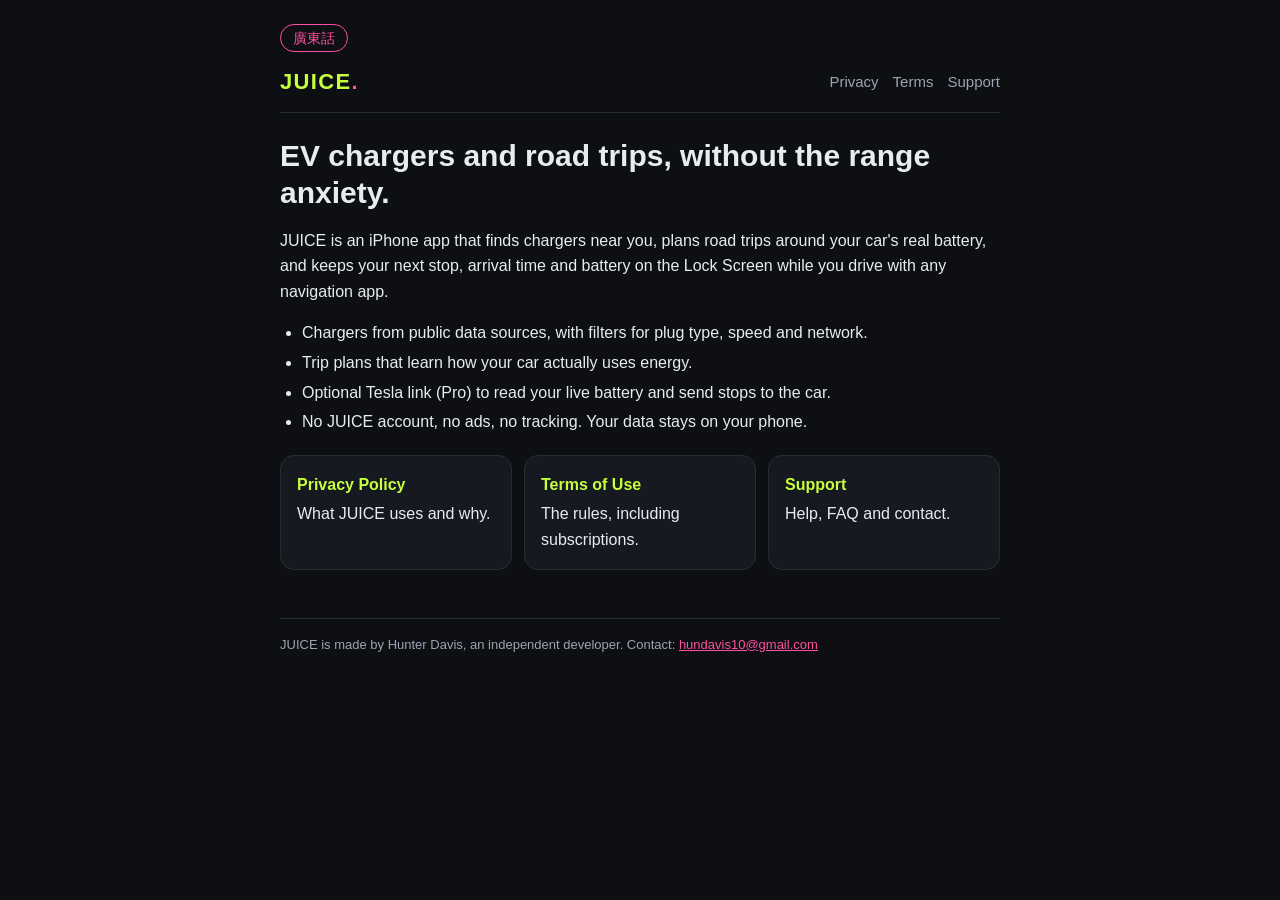
==== index.html @ d4f8e09a "JUICE privacy policy, terms, support (EN + zh-HK) Co-Authored-By: Claude Opus 5.5 (1M context) <nore" ====
<!doctype html>
<html lang="en">
<head>
<meta charset="utf-8">
<meta name="viewport" content="width=device-width,initial-scale=1">
<title>JUICE: EV chargers and road trips</title>
<meta name="description" content="JUICE finds EV chargers and plans road trips around your car's real battery.">
<link rel="stylesheet" href="style.css">
</head>
<body>
<main>
<a class="lang" href="zh-hk/support.html" lang="zh-HK">廣東話</a>
<header class="top">
<a class="brand" href="index.html">JUICE<span>.</span></a>
<nav><a href="privacy.html">Privacy</a><a href="terms.html">Terms</a><a href="support.html">Support</a></nav>
</header>
<h1>EV chargers and road trips, without the range anxiety.</h1>
<p>JUICE is an iPhone app that finds chargers near you, plans road trips around your car's real battery, and keeps your next stop, arrival time and battery on the Lock Screen while you drive with any navigation app.</p>
<ul>
<li>Chargers from public data sources, with filters for plug type, speed and network.</li>
<li>Trip plans that learn how your car actually uses energy.</li>
<li>Optional Tesla link (Pro) to read your live battery and send stops to the car.</li>
<li>No JUICE account, no ads, no tracking. Your data stays on your phone.</li>
</ul>
<div class="cards">
<a href="privacy.html"><b>Privacy Policy</b>What JUICE uses and why.</a>
<a href="terms.html"><b>Terms of Use</b>The rules, including subscriptions.</a>
<a href="support.html"><b>Support</b>Help, FAQ and contact.</a>
</div>
<footer>JUICE is made by Hunter Davis, an independent developer. Contact: <a href="mailto:hundavis10@gmail.com">hundavis10@gmail.com</a></footer>
</main>
</body>
</html>
---- style.css ----
:root{--bg:#0d0f12;--card:#161a20;--text:#e8ecf1;--muted:#9aa4b2;--lime:#c6ff3d;--pink:#ff4fa3;--line:#262c35}
*{box-sizing:border-box}
html{-webkit-text-size-adjust:100%}
body{margin:0;background:var(--bg);color:var(--text);font:16px/1.6 -apple-system,BlinkMacSystemFont,"SF Pro Text","PingFang HK","Noto Sans HK","Helvetica Neue",Arial,sans-serif}
main{max-width:760px;margin:0 auto;padding:24px 20px 64px}
header.top{display:flex;justify-content:space-between;align-items:center;gap:12px;flex-wrap:wrap;padding-bottom:12px;border-bottom:1px solid var(--line);margin-bottom:24px}
.brand{font-weight:800;font-size:22px;letter-spacing:.06em;color:var(--lime);text-decoration:none}
.brand span{color:var(--pink)}
nav a{color:var(--muted);text-decoration:none;margin-left:14px;font-size:15px}
nav a:hover,nav a.on{color:var(--lime)}
.lang{display:inline-block;margin-bottom:12px;font-size:14px;color:var(--pink);text-decoration:none;border:1px solid var(--pink);border-radius:999px;padding:2px 12px}
h1{font-size:30px;line-height:1.25;margin:8px 0 4px}
h2{font-size:20px;margin:32px 0 8px;color:var(--lime)}
h3{font-size:17px;margin:20px 0 6px}
p,li{color:var(--text)}
.muted{color:var(--muted);font-size:14px}
a{color:var(--pink)}
ul{padding-left:22px}
li{margin:4px 0}
.card{background:var(--card);border:1px solid var(--line);border-radius:14px;padding:16px 18px;margin:16px 0}
.cards{display:grid;gap:12px;grid-template-columns:repeat(auto-fit,minmax(200px,1fr));margin-top:20px}
.cards a{display:block;background:var(--card);border:1px solid var(--line);border-radius:14px;padding:16px;text-decoration:none;color:var(--text)}
.cards a b{display:block;color:var(--lime);margin-bottom:4px}
.cards a:hover{border-color:var(--lime)}
footer{margin-top:48px;padding-top:16px;border-top:1px solid var(--line);color:var(--muted);font-size:13px}
@media (max-width:480px){h1{font-size:25px}nav a{margin-left:10px}}
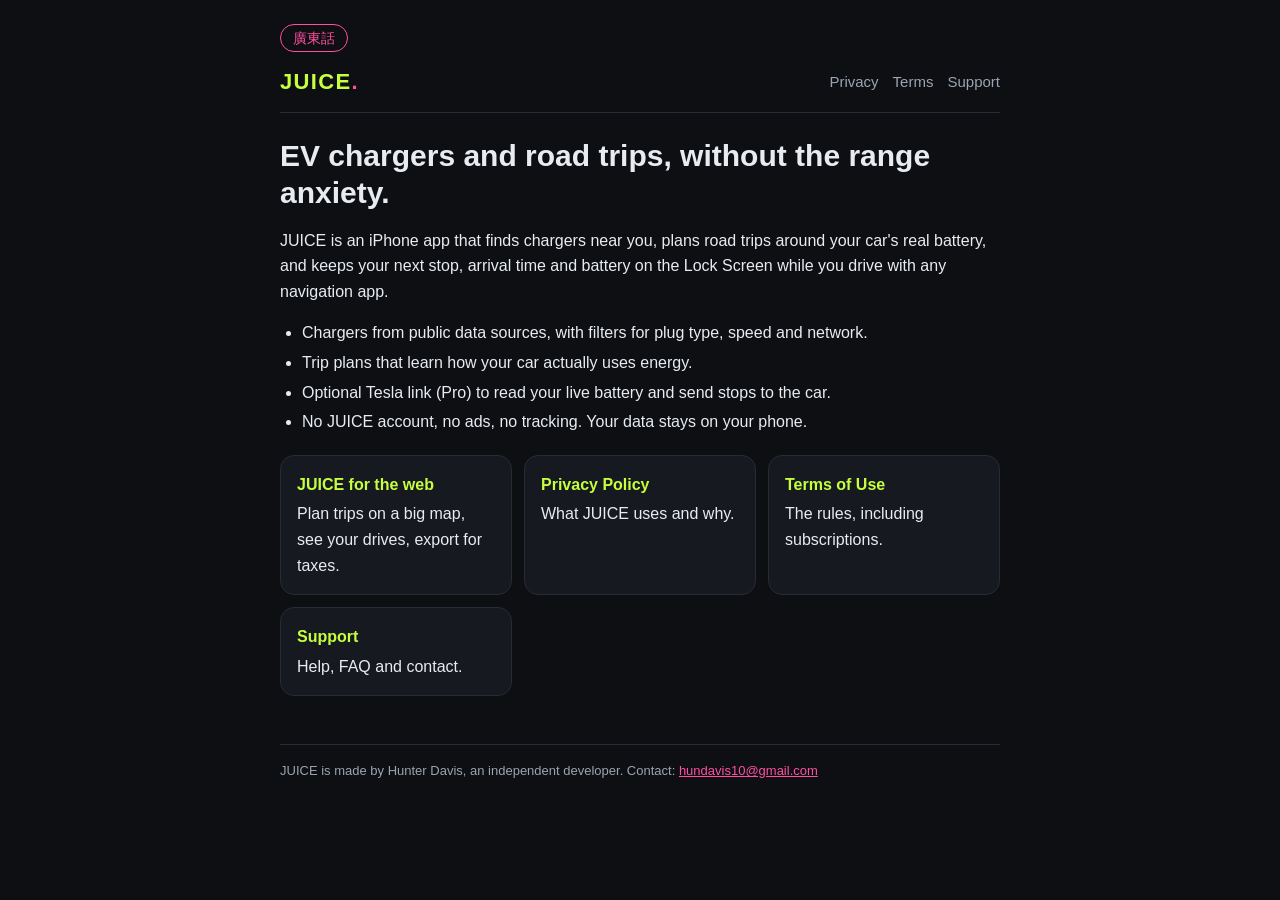
==== commit 827ea316: "JUICE for the web: trip planner, Add to Calendar, drive log, battery trends, tax export (EN + zh-HK)" ====
--- a/index.html
+++ b/index.html
@@ -23,6 +23,7 @@
 <li>No JUICE account, no ads, no tracking. Your data stays on your phone.</li>
 </ul>
 <div class="cards">
+<a href="app/"><b>JUICE for the web</b>Plan trips on a big map, see your drives, export for taxes.</a>
 <a href="privacy.html"><b>Privacy Policy</b>What JUICE uses and why.</a>
 <a href="terms.html"><b>Terms of Use</b>The rules, including subscriptions.</a>
 <a href="support.html"><b>Support</b>Help, FAQ and contact.</a>
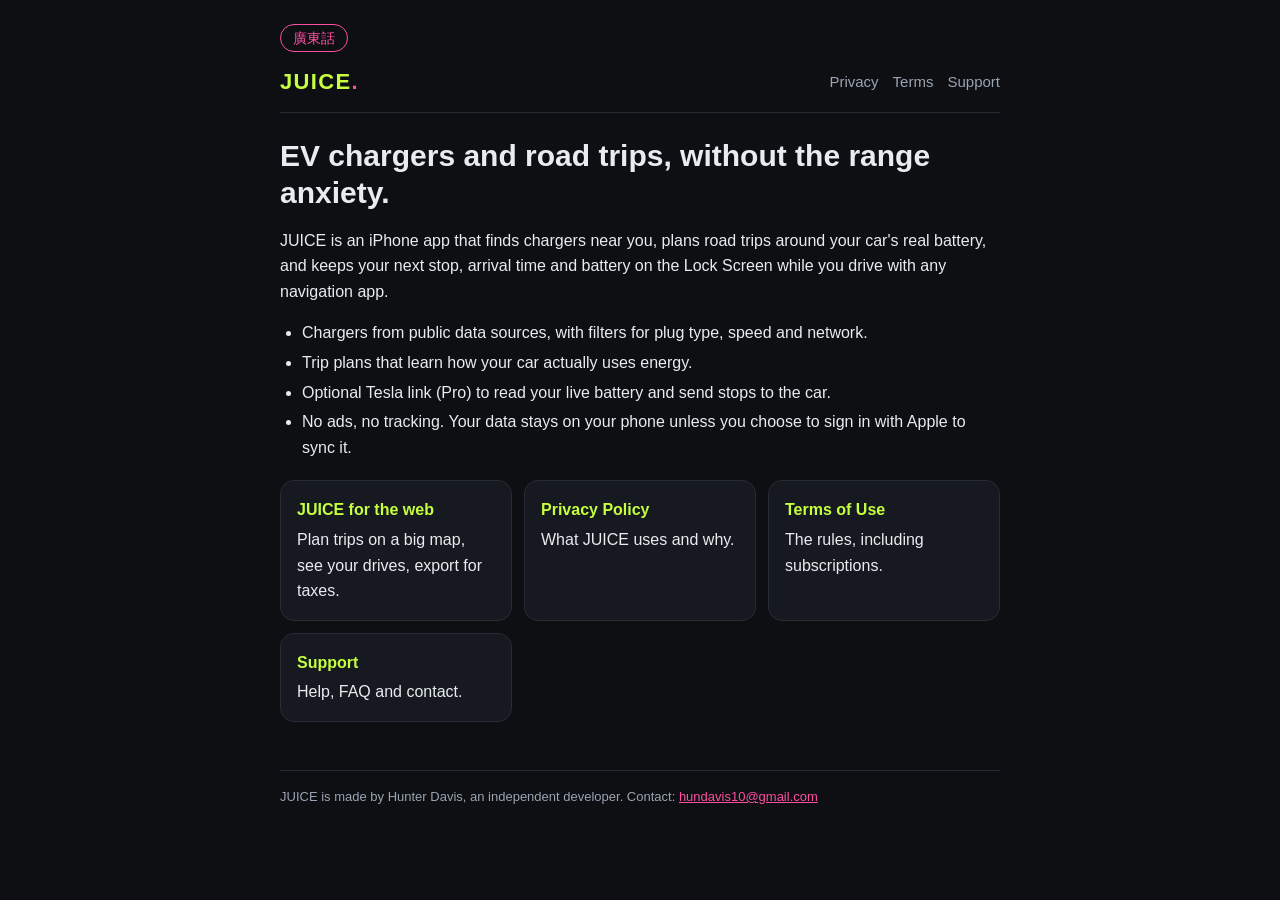
==== commit 33850608: "JUICE web audit: sign-in button, sync safety across tabs and Apple IDs, bad-record guards, phone hea" ====
--- a/index.html
+++ b/index.html
@@ -20,7 +20,7 @@
 <li>Chargers from public data sources, with filters for plug type, speed and network.</li>
 <li>Trip plans that learn how your car actually uses energy.</li>
 <li>Optional Tesla link (Pro) to read your live battery and send stops to the car.</li>
-<li>No JUICE account, no ads, no tracking. Your data stays on your phone.</li>
+<li>No ads, no tracking. Your data stays on your phone unless you choose to sign in with Apple to sync it.</li>
 </ul>
 <div class="cards">
 <a href="app/"><b>JUICE for the web</b>Plan trips on a big map, see your drives, export for taxes.</a>
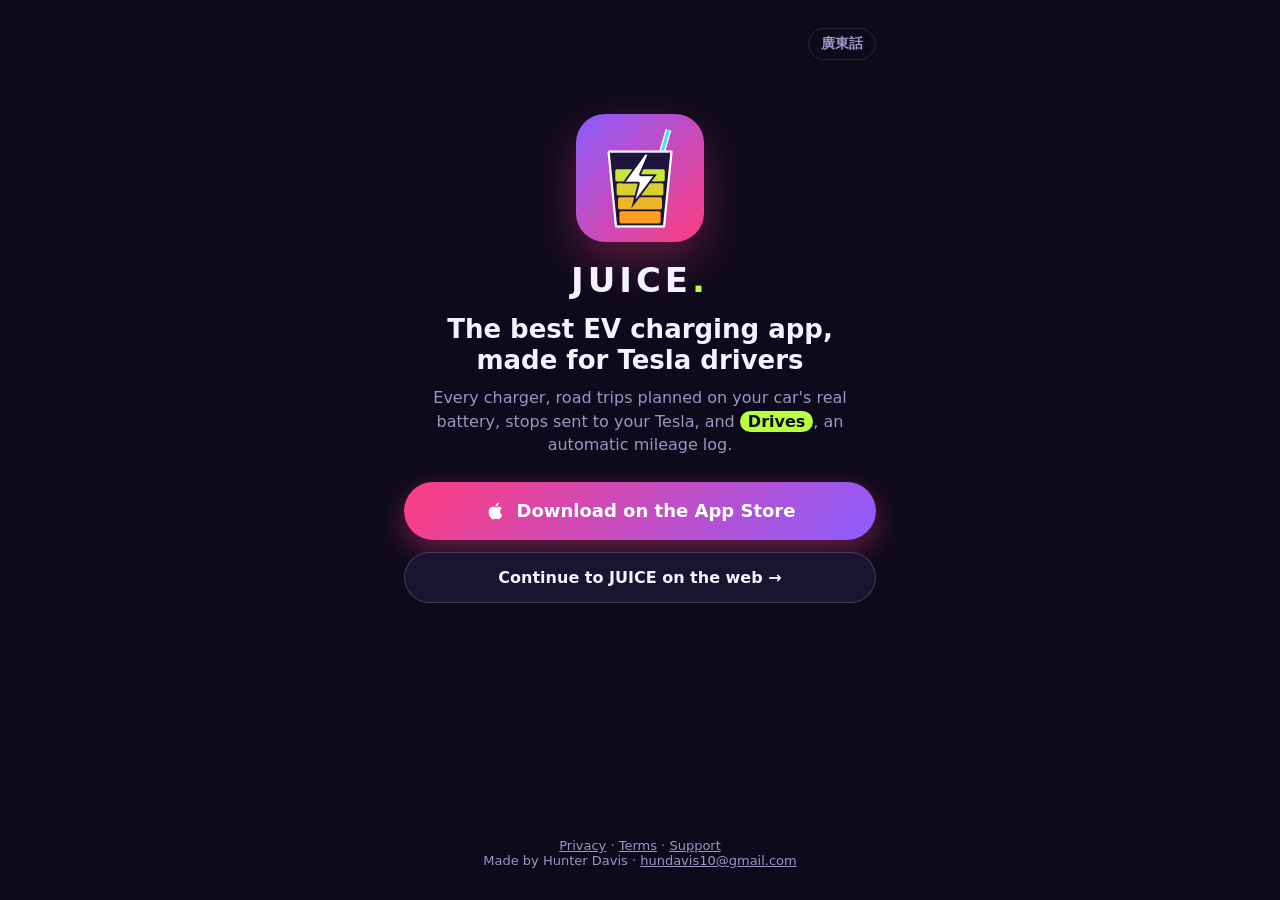
==== commit 44d9ce4d: "juiceev.app: App Store first (Smart App Banner + Download on the App Store), Continue to JUICE on th" ====
--- a/index.html
+++ b/index.html
@@ -2,33 +2,45 @@
 <html lang="en">
 <head>
 <meta charset="utf-8">
-<meta name="viewport" content="width=device-width,initial-scale=1">
-<title>JUICE: EV chargers and road trips</title>
-<meta name="description" content="JUICE finds EV chargers and plans road trips around your car's real battery.">
-<link rel="stylesheet" href="style.css">
+<meta name="viewport" content="width=device-width,initial-scale=1,viewport-fit=cover">
+<title>JUICE EV: Charger Trip Planner</title>
+<meta name="description" content="The best EV charging app, made for Tesla drivers: chargers, road trips on your real battery, and Drives, an automatic mileage log.">
+<meta name="apple-itunes-app" content="app-id=6828181531">
+<meta name="theme-color" content="#0D0A1C">
+<meta property="og:title" content="JUICE EV: Charger Trip Planner">
+<meta property="og:description" content="The best EV charging app, made for Tesla drivers: chargers, road trips on your real battery, and Drives, an automatic mileage log.">
+<meta property="og:image" content="https://juiceev.app/icon-512.png">
+<link rel="icon" href="icon-180.png">
+<link rel="apple-touch-icon" href="icon-180.png">
+<style>
+:root{--bg:#0D0A1C;--card:#1A1430;--text:#F5F2FF;--muted:#9E94C2;--lime:#B8FF3D;--pink:#FF3D80;--violet:#8C5CFF}
+*{box-sizing:border-box}
+html,body{margin:0;background:var(--bg);color:var(--text);font-family:ui-rounded,"SF Pro Rounded",-apple-system,system-ui,"PingFang HK",sans-serif}
+main{min-height:100svh;max-width:520px;margin:0 auto;padding:28px 24px 32px;display:flex;flex-direction:column;align-items:center;text-align:center}
+.lang{align-self:flex-end;color:var(--muted);text-decoration:none;font-weight:700;font-size:14px;border:1px solid #ffffff1f;border-radius:999px;padding:6px 12px}
+.icon{width:128px;height:128px;border-radius:22.5%;margin-top:6vh;box-shadow:0 18px 48px #ff3d8055}
+.word{font-weight:900;font-size:34px;letter-spacing:4px;margin:18px 0 0}
+.word span{color:var(--lime)}
+h1{font-size:26px;line-height:1.2;font-weight:800;margin:14px 0 10px}
+p{color:var(--muted);font-size:16px;line-height:1.45;margin:0 0 26px}
+.chip{color:var(--bg);background:var(--lime);border-radius:999px;padding:1px 8px;font-weight:800;white-space:nowrap}
+.store{display:flex;align-items:center;justify-content:center;gap:10px;width:100%;min-height:58px;border-radius:999px;color:#fff;text-decoration:none;font-weight:800;font-size:18px;background:linear-gradient(135deg,var(--pink),var(--violet));box-shadow:0 10px 30px #ff3d8066}
+.store svg{width:22px;height:22px;fill:#fff}
+.web{display:block;width:100%;margin-top:12px;padding:15px;border-radius:999px;color:var(--text);text-decoration:none;font-weight:700;font-size:16px;border:1px solid #ffffff2e;background:var(--card)}
+footer{margin-top:auto;padding-top:36px;color:var(--muted);font-size:13px}
+footer a{color:var(--muted)}
+</style>
 </head>
 <body>
 <main>
-<a class="lang" href="zh-hk/support.html" lang="zh-HK">廣東話</a>
-<header class="top">
-<a class="brand" href="index.html">JUICE<span>.</span></a>
-<nav><a href="privacy.html">Privacy</a><a href="terms.html">Terms</a><a href="support.html">Support</a></nav>
-</header>
-<h1>EV chargers and road trips, without the range anxiety.</h1>
-<p>JUICE is an iPhone app that finds chargers near you, plans road trips around your car's real battery, and keeps your next stop, arrival time and battery on the Lock Screen while you drive with any navigation app.</p>
-<ul>
-<li>Chargers from public data sources, with filters for plug type, speed and network.</li>
-<li>Trip plans that learn how your car actually uses energy.</li>
-<li>Optional Tesla link (Pro) to read your live battery and send stops to the car.</li>
-<li>No ads, no tracking. Your data stays on your phone unless you choose to sign in with Apple to sync it.</li>
-</ul>
-<div class="cards">
-<a href="app/"><b>JUICE for the web</b>Plan trips on a big map, see your drives, export for taxes.</a>
-<a href="privacy.html"><b>Privacy Policy</b>What JUICE uses and why.</a>
-<a href="terms.html"><b>Terms of Use</b>The rules, including subscriptions.</a>
-<a href="support.html"><b>Support</b>Help, FAQ and contact.</a>
-</div>
-<footer>JUICE is made by Hunter Davis, an independent developer. Contact: <a href="mailto:hundavis10@gmail.com">hundavis10@gmail.com</a></footer>
+<a class="lang" href="zh-hk/" lang="zh-HK">廣東話</a>
+<img class="icon" src="icon-512.png" alt="JUICE app icon" width="128" height="128">
+<div class="word">JUICE<span>.</span></div>
+<h1>The best EV charging app, made for Tesla drivers</h1>
+<p>Every charger, road trips planned on your car's real battery, stops sent to your Tesla, and <span class="chip">Drives</span>, an automatic mileage log.</p>
+<a class="store" href="https://apps.apple.com/app/id6828181531" id="appStore"><svg viewBox="0 0 24 24" aria-hidden="true"><path d="M16.37 12.6c-.02-2.3 1.88-3.4 1.96-3.46-1.07-1.56-2.73-1.78-3.32-1.8-1.41-.14-2.76.83-3.48.83-.72 0-1.82-.81-3-.79-1.54.02-2.96.9-3.76 2.28-1.6 2.78-.41 6.9 1.15 9.16.76 1.1 1.67 2.34 2.86 2.3 1.15-.05 1.58-.74 2.97-.74 1.38 0 1.77.74 2.98.72 1.23-.02 2.01-1.12 2.76-2.23.87-1.28 1.23-2.52 1.25-2.58-.03-.01-2.4-.92-2.42-3.66zM14.1 5.86c.63-.77 1.06-1.83.94-2.89-.91.04-2.01.61-2.66 1.37-.58.67-1.09 1.75-.96 2.79 1.02.08 2.05-.52 2.68-1.27z"/></svg>Download on the App Store</a>
+<a class="web" href="app/" id="web">Continue to JUICE on the web →</a>
+<footer><a href="privacy.html">Privacy</a> · <a href="terms.html">Terms</a> · <a href="support.html">Support</a><br>Made by Hunter Davis · <a href="mailto:hundavis10@gmail.com">hundavis10@gmail.com</a></footer>
 </main>
 </body>
 </html>
